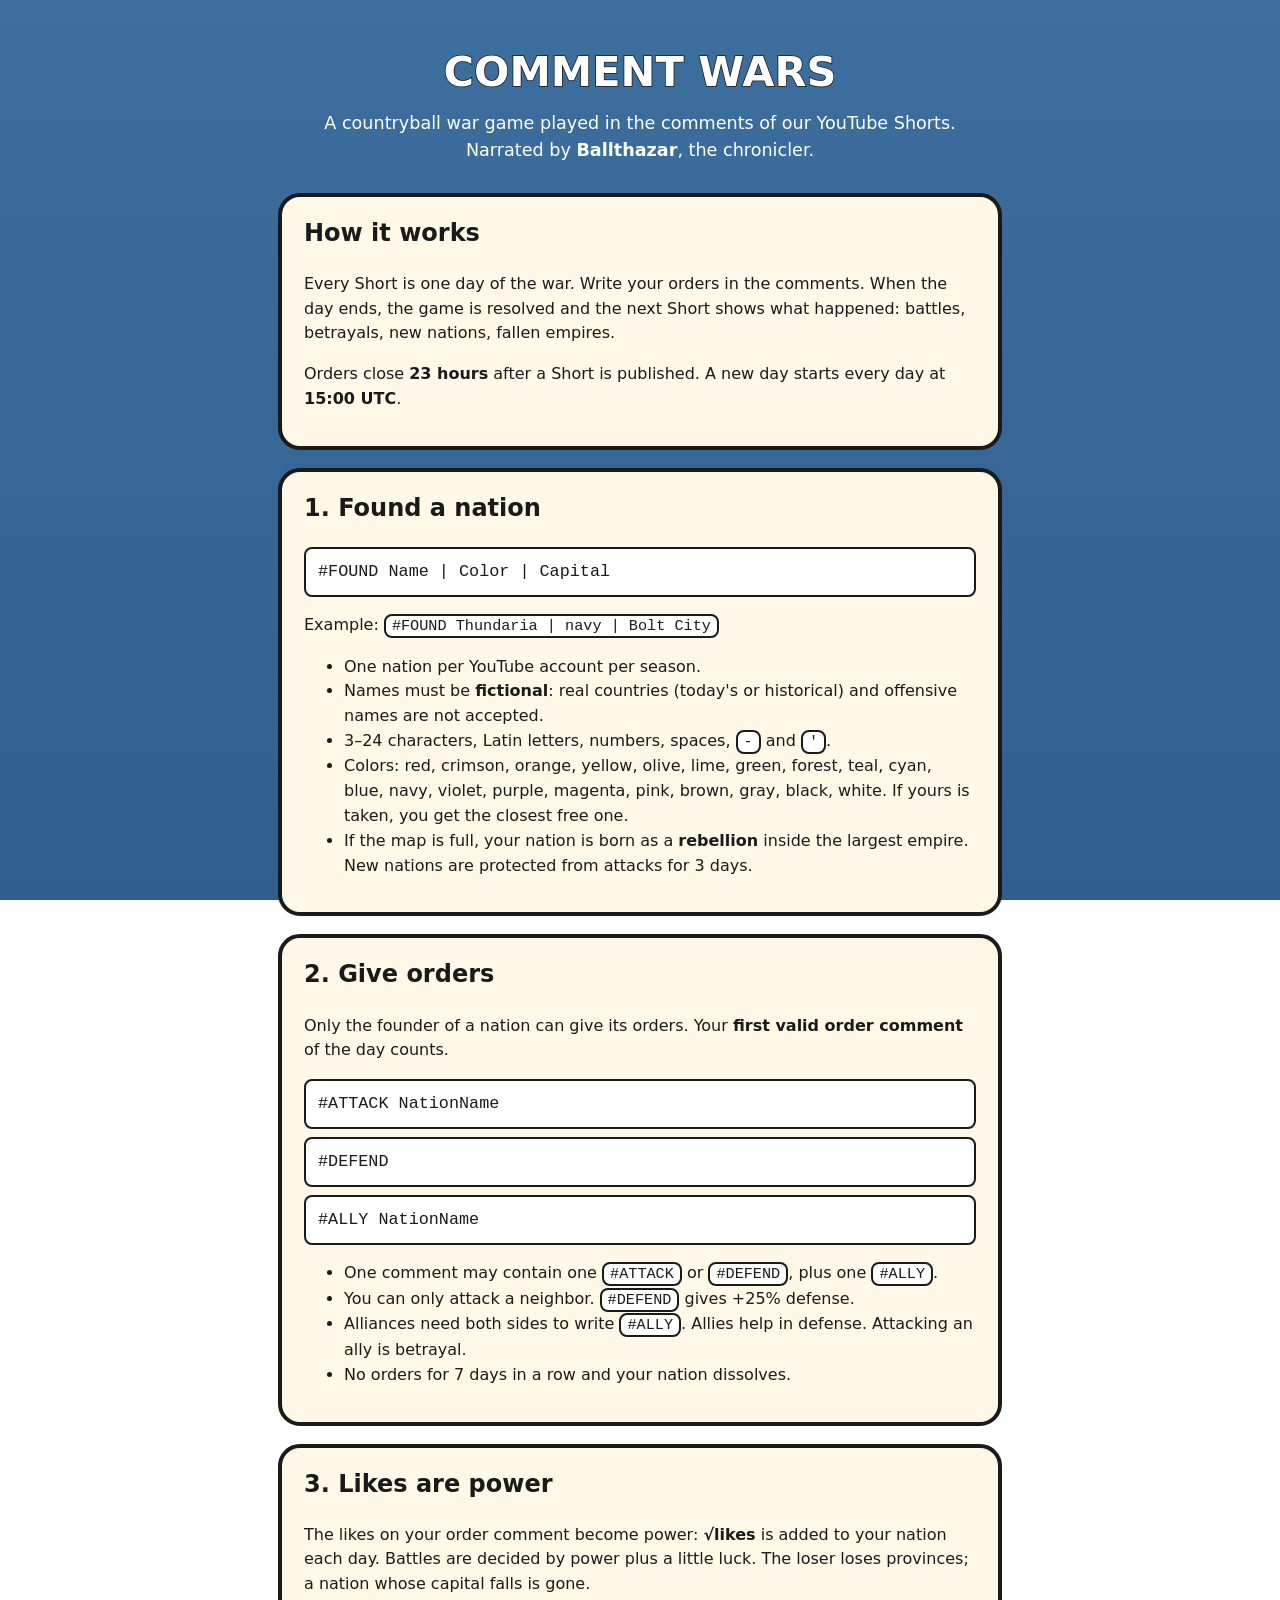
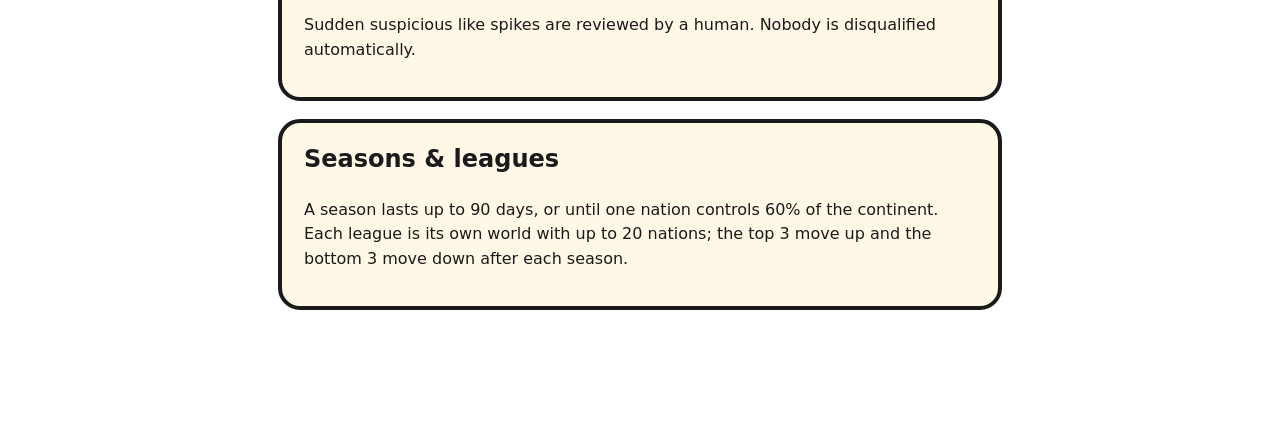
==== index.html @ 457280ad "Add how-to-play and privacy policy pages" ====
<!doctype html>
<html lang="en">
<head>
  <meta charset="utf-8">
  <meta name="viewport" content="width=device-width, initial-scale=1">
  <title>Ballthazar · Comment Wars — How to play</title>
  <meta name="description" content="A war game played in YouTube Shorts comments. Found a nation, attack your neighbors, make alliances.">
  <link rel="stylesheet" href="style.css">
</head>
<body>
<main>
  <header>
    <h1>COMMENT WARS</h1>
    <p>A countryball war game played in the comments of our YouTube Shorts.<br>Narrated by <strong>Ballthazar</strong>, the chronicler.</p>
  </header>

  <section>
    <h2>How it works</h2>
    <p class="body-text">Every Short is one day of the war. Write your orders in the comments. When the day ends, the game is resolved and the next Short shows what happened: battles, betrayals, new nations, fallen empires.</p>
    <p class="body-text">Orders close <strong>23 hours</strong> after a Short is published. A new day starts every day at <strong>15:00 UTC</strong>.</p>
  </section>

  <section>
    <h2>1. Found a nation</h2>
    <code class="cmd">#FOUND Name | Color | Capital</code>
    <p class="body-text">Example: <code>#FOUND Thundaria | navy | Bolt City</code></p>
    <ul class="body-text">
      <li>One nation per YouTube account per season.</li>
      <li>Names must be <strong>fictional</strong>: real countries (today's or historical) and offensive names are not accepted.</li>
      <li>3–24 characters, Latin letters, numbers, spaces, <code>-</code> and <code>'</code>.</li>
      <li>Colors: red, crimson, orange, yellow, olive, lime, green, forest, teal, cyan, blue, navy, violet, purple, magenta, pink, brown, gray, black, white. If yours is taken, you get the closest free one.</li>
      <li>If the map is full, your nation is born as a <strong>rebellion</strong> inside the largest empire. New nations are protected from attacks for 3 days.</li>
    </ul>
  </section>

  <section>
    <h2>2. Give orders</h2>
    <p class="body-text">Only the founder of a nation can give its orders. Your <strong>first valid order comment</strong> of the day counts.</p>
    <code class="cmd">#ATTACK NationName</code>
    <code class="cmd">#DEFEND</code>
    <code class="cmd">#ALLY NationName</code>
    <ul class="body-text">
      <li>One comment may contain one <code>#ATTACK</code> or <code>#DEFEND</code>, plus one <code>#ALLY</code>.</li>
      <li>You can only attack a neighbor. <code>#DEFEND</code> gives +25% defense.</li>
      <li>Alliances need both sides to write <code>#ALLY</code>. Allies help in defense. Attacking an ally is betrayal.</li>
      <li>No orders for 7 days in a row and your nation dissolves.</li>
    </ul>
  </section>

  <section>
    <h2>3. Likes are power</h2>
    <p class="body-text">The likes on your order comment become power: <strong>√likes</strong> is added to your nation each day. Battles are decided by power plus a little luck. The loser loses provinces; a nation whose capital falls is gone.</p>
    <p class="body-text">Sudden suspicious like spikes are reviewed by a human. Nobody is disqualified automatically.</p>
  </section>

  <section>
    <h2>Seasons &amp; leagues</h2>
    <p class="body-text">A season lasts up to 90 days, or until one nation controls 60% of the continent. Each league is its own world with up to 20 nations; the top 3 move up and the bottom 3 move down after each season.</p>
  </section>

  <footer>
    <p><a href="https://www.youtube.com/@ballthazarwars">YouTube: @ballthazarwars</a> · <a href="privacy.html">Privacy Policy</a></p>
  </footer>
</main>
</body>
</html>
---- style.css ----
:root {
  --sea: #3d6f9e;
  --sea-dark: #2f5f8f;
  --panel: #fff8e7;
  --ink: #1a1a1a;
  --accent: #ff3b30;
  --parchment: #e8d3a2;
}
* { box-sizing: border-box; }
body {
  margin: 0;
  font-family: "Lilita One", "Arial Rounded MT Bold", system-ui, sans-serif;
  background: linear-gradient(var(--sea), var(--sea-dark)) fixed;
  color: var(--ink);
  line-height: 1.55;
}
main { max-width: 760px; margin: 0 auto; padding: 32px 18px 64px; }
header { text-align: center; color: #fff; }
header h1 { font-size: 2.6rem; margin: 0.2em 0 0; -webkit-text-stroke: 1.5px var(--ink); paint-order: stroke fill; }
header p { margin: 0.3em 0 1.6em; font-size: 1.1rem; }
section { background: var(--panel); border: 4px solid var(--ink); border-radius: 22px; padding: 18px 22px; margin: 18px 0; }
section h2 { margin-top: 0; }
code { background: #fff; border: 2px solid var(--ink); border-radius: 8px; padding: 1px 6px; font-family: ui-monospace, Menlo, monospace; font-size: 0.95em; }
.cmd { display: block; margin: 8px 0; padding: 10px 12px; font-size: 1.05rem; }
.body-text { font-family: system-ui, -apple-system, "Segoe UI", sans-serif; }
a { color: #0a58ca; }
footer { text-align: center; color: #fff; margin-top: 28px; font-family: system-ui, sans-serif; }
footer a { color: #fff; }
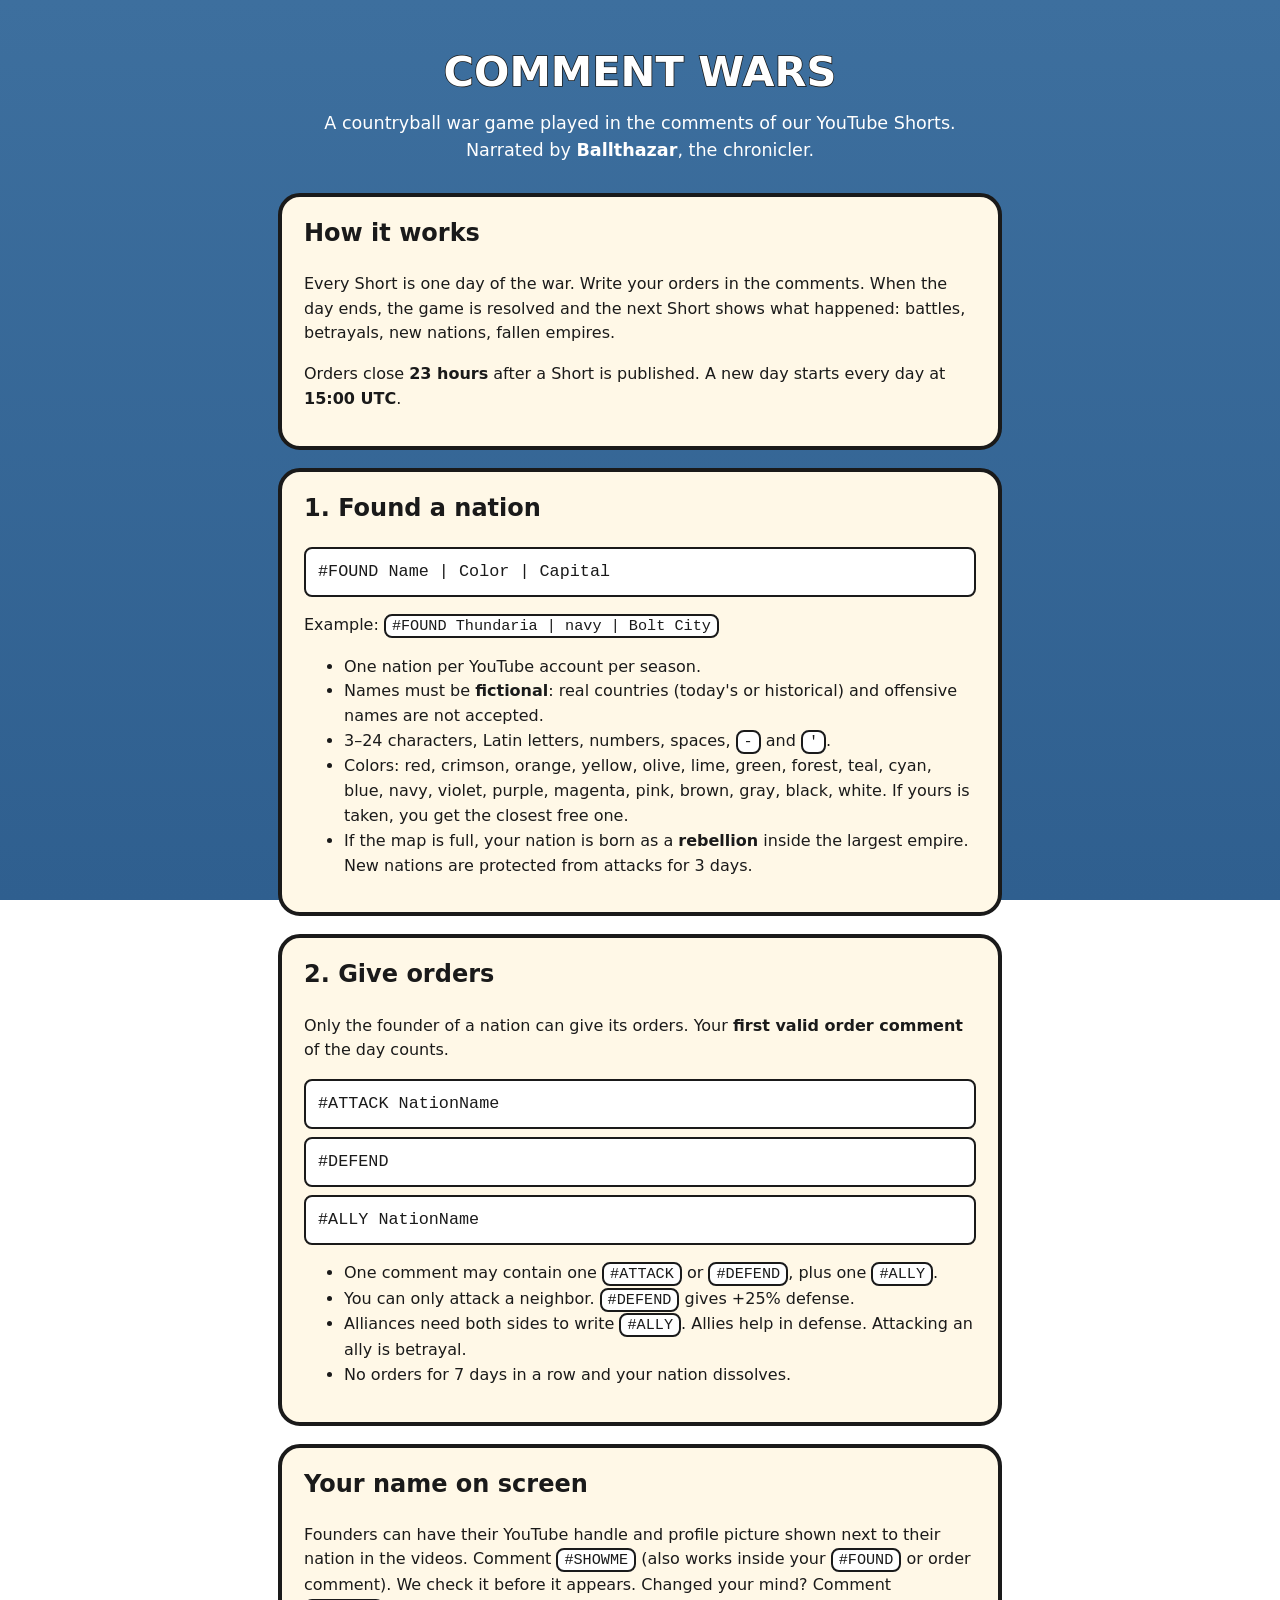
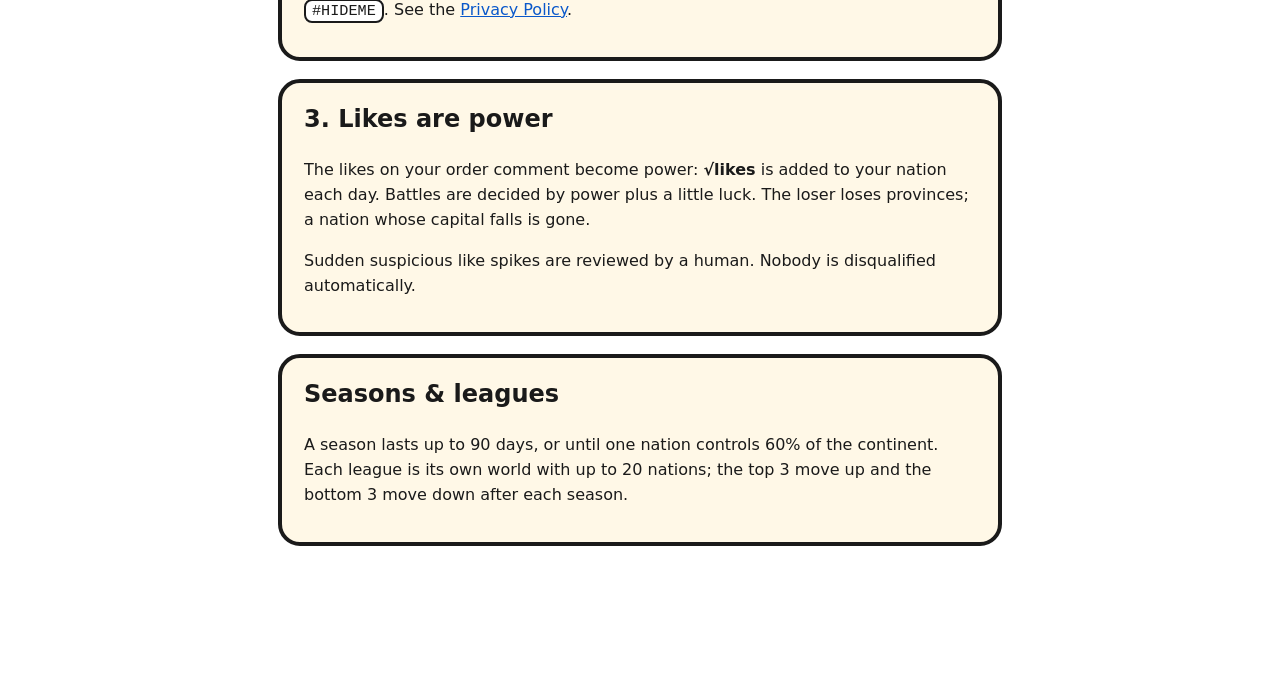
==== commit df755917: "Opt-in handle and profile picture display (#SHOWME / #HIDEME)" ====
--- a/index.html
+++ b/index.html
@@ -48,6 +48,11 @@
   </section>
 
   <section>
+    <h2>Your name on screen</h2>
+    <p class="body-text">Founders can have their YouTube handle and profile picture shown next to their nation in the videos. Comment <code>#SHOWME</code> (also works inside your <code>#FOUND</code> or order comment). We check it before it appears. Changed your mind? Comment <code>#HIDEME</code>. See the <a href="privacy.html">Privacy Policy</a>.</p>
+  </section>
+
+  <section>
     <h2>3. Likes are power</h2>
     <p class="body-text">The likes on your order comment become power: <strong>√likes</strong> is added to your nation each day. Battles are decided by power plus a little luck. The loser loses provinces; a nation whose capital falls is gone.</p>
     <p class="body-text">Sudden suspicious like spikes are reviewed by a human. Nobody is disqualified automatically.</p>
